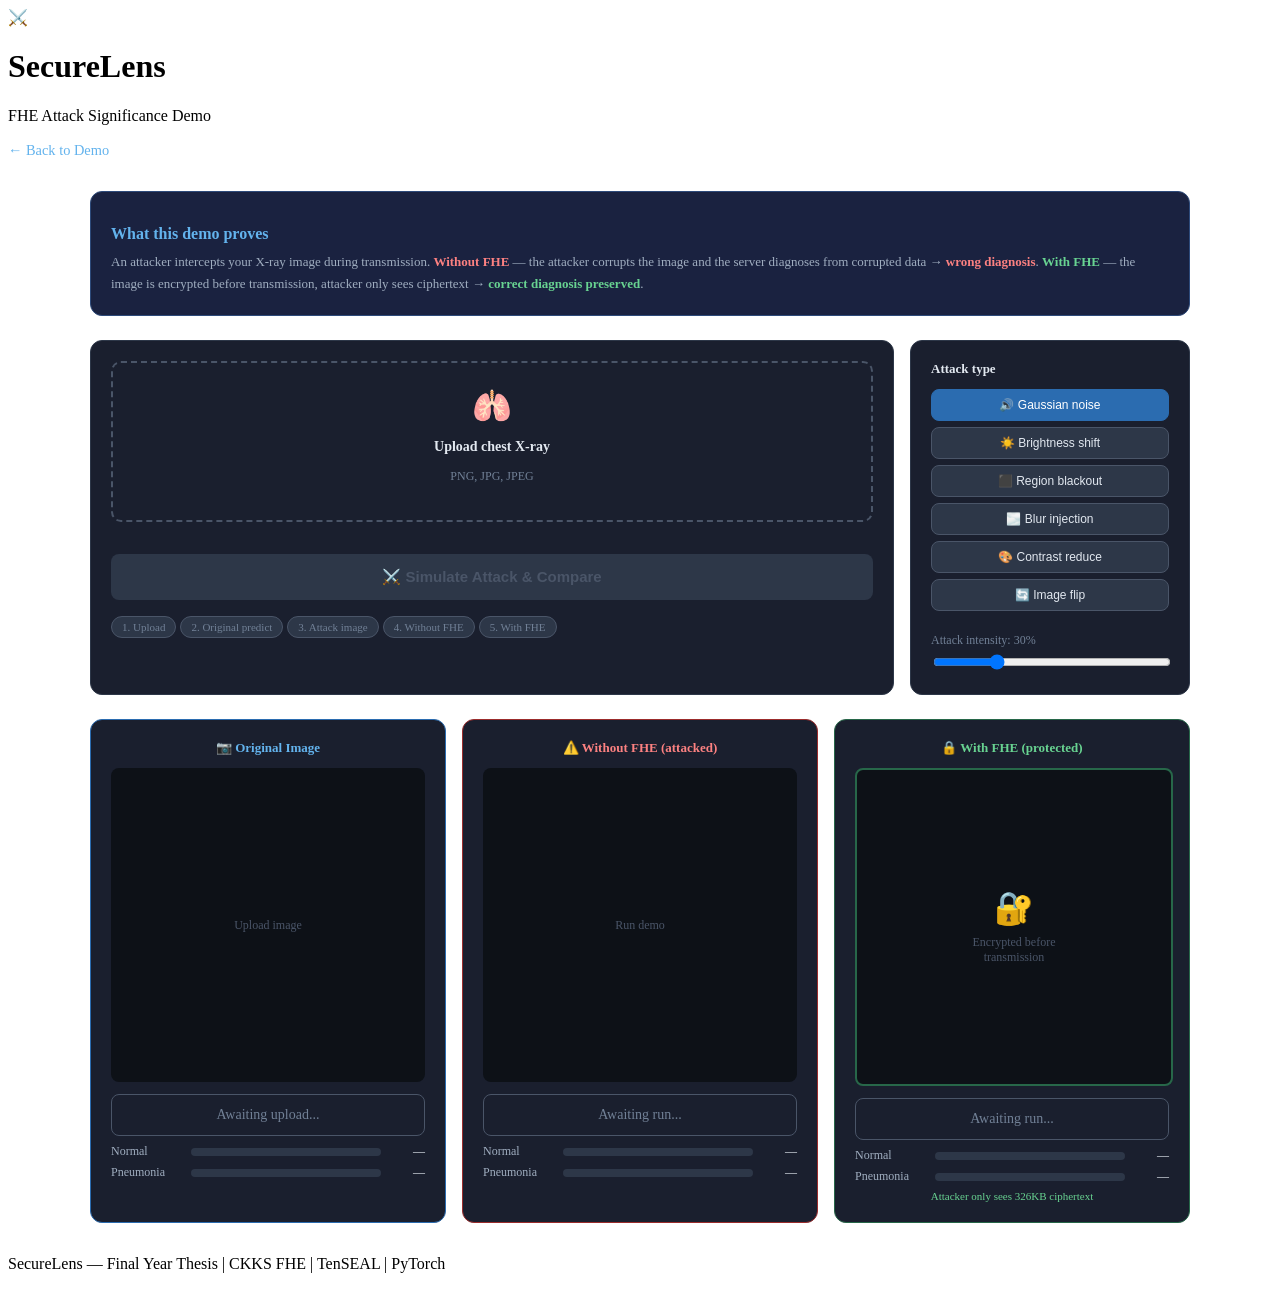
==== client/templates/attack_demo.html @ 9e003028 "Initial commit: SecureLens privacy-preserving medical AI" ====
<!DOCTYPE html>
<html lang="en">
<head>
  <meta charset="UTF-8"/>
  <meta name="viewport" content="width=device-width, initial-scale=1.0"/>
  <title>SecureLens — FHE Attack Demo</title>
  <link rel="stylesheet" href="/static/css/style.css"/>
  <style>
    .attack-grid{display:grid;grid-template-columns:repeat(3,1fr);gap:1rem;margin:1.5rem 0}
    .attack-col{background:#1a1f2e;border:1px solid #2d3748;border-radius:12px;padding:1.25rem}
    .attack-col.original{border-color:#2b6cb0}
    .attack-col.danger{border-color:#9b2c2c}
    .attack-col.success{border-color:#276749}
    .img-box{width:100%;aspect-ratio:1;border-radius:8px;overflow:hidden;background:#0d1117;margin-bottom:0.75rem;display:flex;align-items:center;justify-content:center}
    .img-box img{width:100%;height:100%;object-fit:contain}
    .verdict-sm{text-align:center;padding:0.75rem;border-radius:8px;margin-bottom:0.5rem}
    .verdict-sm.normal{background:#0d2e1a;border:1px solid #276749}
    .verdict-sm.pneumonia{background:#2d1515;border:1px solid #9b2c2c}
    .verdict-sm.unknown{background:#1a1f2e;border:1px solid #4a5568}
    .attack-btn{padding:8px 14px;border-radius:8px;border:1px solid #4a5568;background:#2d3748;color:#e2e8f0;cursor:pointer;font-size:12px;transition:all 0.2s;width:100%;margin-bottom:6px}
    .attack-btn:hover{background:#4a5568}
    .attack-btn.active{background:#2b6cb0;border-color:#2b6cb0;color:white}
    .run-btn{width:100%;padding:14px;background:#2b6cb0;color:white;border:none;border-radius:8px;font-size:15px;font-weight:600;cursor:pointer;transition:background 0.2s;margin:1rem 0}
    .run-btn:hover:not(:disabled){background:#3182ce}
    .run-btn:disabled{background:#2d3748;color:#4a5568;cursor:not-allowed}
    .upload-zone{border:2px dashed #4a5568;border-radius:10px;padding:1.5rem;text-align:center;cursor:pointer;transition:all 0.3s;margin-bottom:1rem}
    .upload-zone:hover,.upload-zone.has-file{border-color:#63b3ed;background:#0d2037}
    .bar-row{display:flex;align-items:center;gap:8px;margin-bottom:6px;font-size:12px}
    .bar-track{flex:1;height:8px;background:#2d3748;border-radius:99px;overflow:hidden}
    .bar-fill{height:100%;border-radius:99px;transition:width 0.6s ease}
    .sig-box{padding:1.25rem;border-radius:10px;margin-top:1rem;border:1px solid}
    .sig-box.protected{background:#0d2037;border-color:#1a3a5c}
    .sig-box.danger{background:#2d1515;border-color:#9b2c2c}
    .step-indicator{display:flex;gap:4px;margin-bottom:1rem;flex-wrap:wrap}
    .step-dot{padding:4px 10px;border-radius:99px;font-size:11px;background:#2d3748;color:#718096;border:1px solid #4a5568}
    .step-dot.active{background:#2b6cb0;color:white;border-color:#2b6cb0}
    .step-dot.done{background:#276749;color:white;border-color:#276749}
    .step-dot.warn{background:#9b2c2c;color:white;border-color:#9b2c2c}
  </style>
</head>
<body>

<header class="header">
  <div class="header-inner">
    <div class="logo">
      <span class="logo-icon">⚔️</span>
      <div><h1>SecureLens</h1><p>FHE Attack Significance Demo</p></div>
    </div>
    <a href="/" style="color:#63b3ed;text-decoration:none;font-size:0.9rem">← Back to Demo</a>
  </div>
</header>

<main style="max-width:1100px;margin:2rem auto;padding:0 2rem">

  <div style="background:#1a2240;border:1px solid #2d4a7a;border-radius:12px;padding:1.25rem;margin-bottom:1.5rem">
    <h2 style="color:#63b3ed;font-size:1rem;margin-bottom:0.5rem">What this demo proves</h2>
    <p style="color:#a0aec0;font-size:13px;line-height:1.7;margin:0">
      An attacker intercepts your X-ray image during transmission.
      <strong style="color:#fc8181">Without FHE</strong> — the attacker corrupts the image and the server diagnoses from corrupted data → <strong style="color:#fc8181">wrong diagnosis</strong>.
      <strong style="color:#68d391">With FHE</strong> — the image is encrypted before transmission, attacker only sees ciphertext → <strong style="color:#68d391">correct diagnosis preserved</strong>.
    </p>
  </div>

  <!-- Upload + Controls -->
  <div style="display:grid;grid-template-columns:1fr 280px;gap:1rem;margin-bottom:1rem">

    <div style="background:#1a1f2e;border:1px solid #2d3748;border-radius:12px;padding:1.25rem">
      <div class="upload-zone" id="uploadZone" onclick="document.getElementById('fileIn').click()">
        <div id="uploadText">
          <div style="font-size:2rem;margin-bottom:0.5rem">🫁</div>
          <p style="font-size:14px;font-weight:600;color:#e2e8f0">Upload chest X-ray</p>
          <p style="font-size:12px;color:#718096">PNG, JPG, JPEG</p>
        </div>
        <img id="previewImg" style="display:none;max-height:150px;border-radius:8px" alt="preview"/>
      </div>
      <input type="file" id="fileIn" accept=".png,.jpg,.jpeg" style="display:none"/>

      <button class="run-btn" id="runBtn" disabled onclick="runAttackDemo()">
        ⚔️ Simulate Attack & Compare
      </button>

      <!-- Step indicator -->
      <div class="step-indicator" id="stepIndicator">
        <div class="step-dot" id="sd1">1. Upload</div>
        <div class="step-dot" id="sd2">2. Original predict</div>
        <div class="step-dot" id="sd3">3. Attack image</div>
        <div class="step-dot" id="sd4">4. Without FHE</div>
        <div class="step-dot" id="sd5">5. With FHE</div>
      </div>
    </div>

    <!-- Attack controls -->
    <div style="background:#1a1f2e;border:1px solid #2d3748;border-radius:12px;padding:1.25rem">
      <div style="font-size:13px;font-weight:600;color:#e2e8f0;margin-bottom:0.75rem">Attack type</div>

      <button class="attack-btn active" id="btn-noise"      onclick="setAttack('noise')">🔊 Gaussian noise</button>
      <button class="attack-btn"        id="btn-brightness" onclick="setAttack('brightness')">☀️ Brightness shift</button>
      <button class="attack-btn"        id="btn-blackout"   onclick="setAttack('blackout')">⬛ Region blackout</button>
      <button class="attack-btn"        id="btn-blur"       onclick="setAttack('blur')">🌫️ Blur injection</button>
      <button class="attack-btn"        id="btn-contrast"   onclick="setAttack('contrast')">🎨 Contrast reduce</button>
      <button class="attack-btn"        id="btn-flip"       onclick="setAttack('flip')">🔄 Image flip</button>

      <div style="margin-top:1rem">
        <div style="font-size:12px;color:#718096;margin-bottom:4px">
          Attack intensity: <span id="lvlLabel">30%</span>
        </div>
        <input type="range" id="levelSlider" min="10" max="90" value="30"
               style="width:100%" oninput="updateLevel(this.value)"/>
      </div>
    </div>
  </div>

  <!-- Results grid -->
  <div class="attack-grid">

    <!-- Column 1: Original -->
    <div class="attack-col original">
      <div style="font-size:13px;font-weight:600;color:#63b3ed;margin-bottom:0.75rem;text-align:center">
        📷 Original Image
      </div>
      <div class="img-box">
        <img id="imgOriginal" src="" alt="Original X-ray"
             style="display:none"/>
        <span id="imgOrigPlaceholder" style="color:#4a5568;font-size:12px">Upload image</span>
      </div>
      <div class="verdict-sm unknown" id="verdictOrig">
        <div style="font-size:14px;color:#718096">Awaiting upload...</div>
      </div>
      <div class="bar-row">
        <span style="width:72px;color:#a0aec0">Normal</span>
        <div class="bar-track"><div class="bar-fill" id="barOrigN" style="background:#48bb78;width:0%"></div></div>
        <span style="width:36px;color:#e2e8f0;text-align:right" id="pctOrigN">—</span>
      </div>
      <div class="bar-row">
        <span style="width:72px;color:#a0aec0">Pneumonia</span>
        <div class="bar-track"><div class="bar-fill" id="barOrigP" style="background:#fc8181;width:0%"></div></div>
        <span style="width:36px;color:#e2e8f0;text-align:right" id="pctOrigP">—</span>
      </div>
    </div>

    <!-- Column 2: Without FHE (attacked) -->
    <div class="attack-col danger">
      <div style="font-size:13px;font-weight:600;color:#fc8181;margin-bottom:0.75rem;text-align:center">
        ⚠️ Without FHE (attacked)
      </div>
      <div class="img-box">
        <img id="imgAttacked" src="" alt="Attacked X-ray"
             style="display:none"/>
        <span id="imgAttPlaceholder" style="color:#4a5568;font-size:12px">Run demo</span>
      </div>
      <div class="verdict-sm unknown" id="verdictNoFhe">
        <div style="font-size:14px;color:#718096">Awaiting run...</div>
      </div>
      <div class="bar-row">
        <span style="width:72px;color:#a0aec0">Normal</span>
        <div class="bar-track"><div class="bar-fill" id="barNoFheN" style="background:#48bb78;width:0%"></div></div>
        <span style="width:36px;color:#e2e8f0;text-align:right" id="pctNoFheN">—</span>
      </div>
      <div class="bar-row">
        <span style="width:72px;color:#a0aec0">Pneumonia</span>
        <div class="bar-track"><div class="bar-fill" id="barNoFheP" style="background:#fc8181;width:0%"></div></div>
        <span style="width:36px;color:#e2e8f0;text-align:right" id="pctNoFheP">—</span>
      </div>
      <div id="attackDesc" style="font-size:11px;color:#fc8181;margin-top:6px;text-align:center"></div>
    </div>

    <!-- Column 3: With FHE -->
    <div class="attack-col success">
      <div style="font-size:13px;font-weight:600;color:#68d391;margin-bottom:0.75rem;text-align:center">
        🔒 With FHE (protected)
      </div>
      <div class="img-box" style="border:2px solid #276749">
        <img id="imgFhe" src="" alt="FHE protected"
             style="display:none"/>
        <div id="imgFhePlaceholder" style="text-align:center;padding:1rem">
          <div style="font-size:2rem;margin-bottom:0.5rem">🔐</div>
          <div style="color:#4a5568;font-size:12px">Encrypted before<br/>transmission</div>
        </div>
      </div>
      <div class="verdict-sm unknown" id="verdictFhe">
        <div style="font-size:14px;color:#718096">Awaiting run...</div>
      </div>
      <div class="bar-row">
        <span style="width:72px;color:#a0aec0">Normal</span>
        <div class="bar-track"><div class="bar-fill" id="barFheN" style="background:#48bb78;width:0%"></div></div>
        <span style="width:36px;color:#e2e8f0;text-align:right" id="pctFheN">—</span>
      </div>
      <div class="bar-row">
        <span style="width:72px;color:#a0aec0">Pneumonia</span>
        <div class="bar-track"><div class="bar-fill" id="barFheP" style="background:#fc8181;width:0%"></div></div>
        <span style="width:36px;color:#e2e8f0;text-align:right" id="pctFheP">—</span>
      </div>
      <div style="font-size:11px;color:#68d391;margin-top:6px;text-align:center">
        Attacker only sees 326KB ciphertext
      </div>
    </div>
  </div>

  <!-- Significance box -->
  <div id="sigBox" style="display:none" class="sig-box protected">
    <h3 id="sigTitle" style="font-size:1rem;margin-bottom:0.5rem"></h3>
    <p id="sigMessage" style="font-size:13px;line-height:1.7;margin:0;color:#a0aec0"></p>
    <div style="display:grid;grid-template-columns:repeat(4,1fr);gap:10px;margin-top:1rem">
      <div style="background:#0d1117;border-radius:6px;padding:8px;text-align:center">
        <div style="font-size:10px;color:#718096">Original</div>
        <div style="font-size:14px;font-weight:600;color:#e2e8f0" id="sigOrig">—</div>
      </div>
      <div style="background:#0d1117;border-radius:6px;padding:8px;text-align:center">
        <div style="font-size:10px;color:#718096">Without FHE</div>
        <div style="font-size:14px;font-weight:600" id="sigNoFhe">—</div>
      </div>
      <div style="background:#0d1117;border-radius:6px;padding:8px;text-align:center">
        <div style="font-size:10px;color:#718096">With FHE</div>
        <div style="font-size:14px;font-weight:600;color:#68d391" id="sigFhe">—</div>
      </div>
      <div style="background:#0d1117;border-radius:6px;padding:8px;text-align:center">
        <div style="font-size:10px;color:#718096">Feature change</div>
        <div style="font-size:14px;font-weight:600;color:#f6e05e" id="sigFeat">—</div>
      </div>
    </div>
  </div>

</main>

<footer class="footer">
  <p>SecureLens — Final Year Thesis | CKKS FHE | TenSEAL | PyTorch</p>
</footer>

<script>
const fileIn  = document.getElementById("fileIn");
const runBtn  = document.getElementById("runBtn");
let selectedAttack = "noise";
let attackLevel    = 0.3;

fileIn.addEventListener("change", e => {
  const f = e.target.files[0];
  if(!f) return;
  const reader = new FileReader();
  reader.onload = ev => {
    document.getElementById("previewImg").src = ev.target.result;
    document.getElementById("previewImg").style.display = "block";
    document.getElementById("uploadText").style.display = "none";
    document.getElementById("uploadZone").classList.add("has-file");
  };
  reader.readAsDataURL(f);
  runBtn.disabled = false;
  setStep(1);
});

function setAttack(type) {
  selectedAttack = type;
  document.querySelectorAll(".attack-btn").forEach(b =>
    b.classList.remove("active"));
  document.getElementById("btn-"+type).classList.add("active");
}

function updateLevel(v) {
  attackLevel = v / 100;
  document.getElementById("lvlLabel").textContent = v + "%";
}

function setStep(n) {
  for(let i=1;i<=5;i++){
    const el = document.getElementById("sd"+i);
    el.className = "step-dot" +
      (i < n ? " done" : i === n ? " active" : "");
  }
}

async function runAttackDemo() {
  const file = fileIn.files[0];
  if(!file) return;

  runBtn.disabled = true;
  runBtn.textContent = "⏳ Running attack simulation...";

  setStep(2);
  await sleep(300);
  setStep(3);
  await sleep(300);
  setStep(4);

  const fd = new FormData();
  fd.append("image",       file);
  fd.append("attack_type", selectedAttack);
  fd.append("attack_level", attackLevel.toString());

  let data;
  try {
    const resp = await fetch("/api/attack-demo",
                             {method:"POST", body:fd});
    data = await resp.json();
    if(data.error) throw new Error(data.error);
  } catch(err) {
    alert("Error: " + err.message);
    runBtn.disabled = false;
    runBtn.textContent = "⚔️ Simulate Attack & Compare";
    return;
  }

  setStep(5);
  await sleep(200);

  renderOriginal(data.original);
  await sleep(400);
  renderNoFhe(data.without_fhe, data.attack, data.original);
  await sleep(400);
  renderFhe(data.with_fhe, data.original);
  renderSignificance(data);

  runBtn.disabled = false;
  runBtn.textContent = "⚔️ Run Again";
}

function renderOriginal(o) {
  document.getElementById("imgOriginal").src =
    "data:image/png;base64," + o.image_b64;
  document.getElementById("imgOriginal").style.display = "block";
  document.getElementById("imgOrigPlaceholder").style.display = "none";

  const cls = o.prediction === "Normal" ? "normal" : "pneumonia";
  const col = o.prediction === "Normal" ? "#68d391" : "#fc8181";
  document.getElementById("verdictOrig").className =
    "verdict-sm " + cls;
  document.getElementById("verdictOrig").innerHTML = `
    <div style="font-size:16px;font-weight:700;color:${col}">
      ${o.prediction}
    </div>
    <div style="font-size:12px;color:#a0aec0">
      Confidence: ${o.confidence}%
    </div>`;

  setTimeout(() => {
    document.getElementById("barOrigN").style.width =
      o.normal_score + "%";
    document.getElementById("barOrigP").style.width =
      o.pneumonia_score + "%";
  }, 100);
  document.getElementById("pctOrigN").textContent =
    o.normal_score + "%";
  document.getElementById("pctOrigP").textContent =
    o.pneumonia_score + "%";
}

function renderNoFhe(r, attack, orig) {
  document.getElementById("imgAttacked").src =
    "data:image/png;base64," + attack.image_b64;
  document.getElementById("imgAttacked").style.display = "block";
  document.getElementById("imgAttPlaceholder").style.display = "none";

  const changed = r.diagnosis_changed;
  const cls = r.prediction === "Normal" ? "normal" : "pneumonia";
  const col = r.prediction === "Normal" ? "#68d391" : "#fc8181";
  document.getElementById("verdictNoFhe").className =
    "verdict-sm " + cls;
  document.getElementById("verdictNoFhe").innerHTML = `
    <div style="font-size:16px;font-weight:700;color:${col}">
      ${r.prediction}
      ${changed
        ? '<span style="font-size:11px;background:#9b2c2c;padding:2px 6px;border-radius:4px;margin-left:4px;color:white">CHANGED!</span>'
        : ''}
    </div>
    <div style="font-size:12px;color:#a0aec0">
      Confidence: ${r.confidence}%
    </div>`;

  setTimeout(() => {
    document.getElementById("barNoFheN").style.width =
      r.normal_score + "%";
    document.getElementById("barNoFheP").style.width =
      r.pneumonia_score + "%";
  }, 100);
  document.getElementById("pctNoFheN").textContent =
    r.normal_score + "%";
  document.getElementById("pctNoFheP").textContent =
    r.pneumonia_score + "%";
  document.getElementById("attackDesc").textContent =
    attack.description;
}

function renderFhe(r, orig) {
  // FHE shows original image with lock overlay
  document.getElementById("imgFhe").src =
    "data:image/png;base64," + orig.image_b64;
  document.getElementById("imgFhe").style.display = "block";
  document.getElementById("imgFhePlaceholder").style.display = "none";

  const cls = r.prediction === "Normal" ? "normal" : "pneumonia";
  const col = r.prediction === "Normal" ? "#68d391" : "#fc8181";
  document.getElementById("verdictFhe").className =
    "verdict-sm " + cls;
  document.getElementById("verdictFhe").innerHTML = `
    <div style="font-size:16px;font-weight:700;color:${col}">
      🔒 ${r.prediction}
    </div>
    <div style="font-size:12px;color:#a0aec0">
      Confidence: ${r.confidence}%
    </div>
    <div style="font-size:11px;color:#68d391;margin-top:2px">
      ✅ Attack had no effect
    </div>`;

  setTimeout(() => {
    document.getElementById("barFheN").style.width =
      r.normal_score + "%";
    document.getElementById("barFheP").style.width =
      r.pneumonia_score + "%";
  }, 100);
  document.getElementById("pctFheN").textContent =
    r.normal_score + "%";
  document.getElementById("pctFheP").textContent =
    r.pneumonia_score + "%";
}

function renderSignificance(data) {
  const box     = document.getElementById("sigBox");
  const changed = data.significance.attack_succeeded;

  box.className = "sig-box " + (changed ? "danger" : "protected");
  box.style.display = "block";

  document.getElementById("sigTitle").style.color =
    changed ? "#fc8181" : "#68d391";
  document.getElementById("sigTitle").textContent =
    changed
      ? "⚠️ FHE prevented misdiagnosis!"
      : "✅ Both systems handled this attack — try stronger intensity";

  document.getElementById("sigMessage").textContent =
    changed
      ? `The ${data.attack.type} attack (level ${Math.round(data.attack.level*100)}%) changed the diagnosis from "${data.original.prediction}" to "${data.without_fhe.prediction}" when transmitted without encryption. With FHE, the image features were encrypted BEFORE transmission — the attacker only received a 326KB ciphertext and could not alter the underlying data. The correct diagnosis "${data.with_fhe.prediction}" was preserved.`
      : `The attack changed image features by ${data.attack.feat_change}% but was not strong enough to flip the diagnosis. Try increasing the attack intensity slider or switching to a different attack type to see FHE's protective effect more clearly.`;

  document.getElementById("sigOrig").textContent =
    data.original.prediction;
  document.getElementById("sigNoFhe").textContent =
    data.without_fhe.prediction;
  document.getElementById("sigNoFhe").style.color =
    changed ? "#fc8181" : "#68d391";
  document.getElementById("sigFhe").textContent =
    data.with_fhe.prediction;
  document.getElementById("sigFeat").textContent =
    data.attack.feat_change + "%";
}

function sleep(ms){ return new Promise(r=>setTimeout(r,ms)); }
setStep(0);
</script>
</body>
</html>
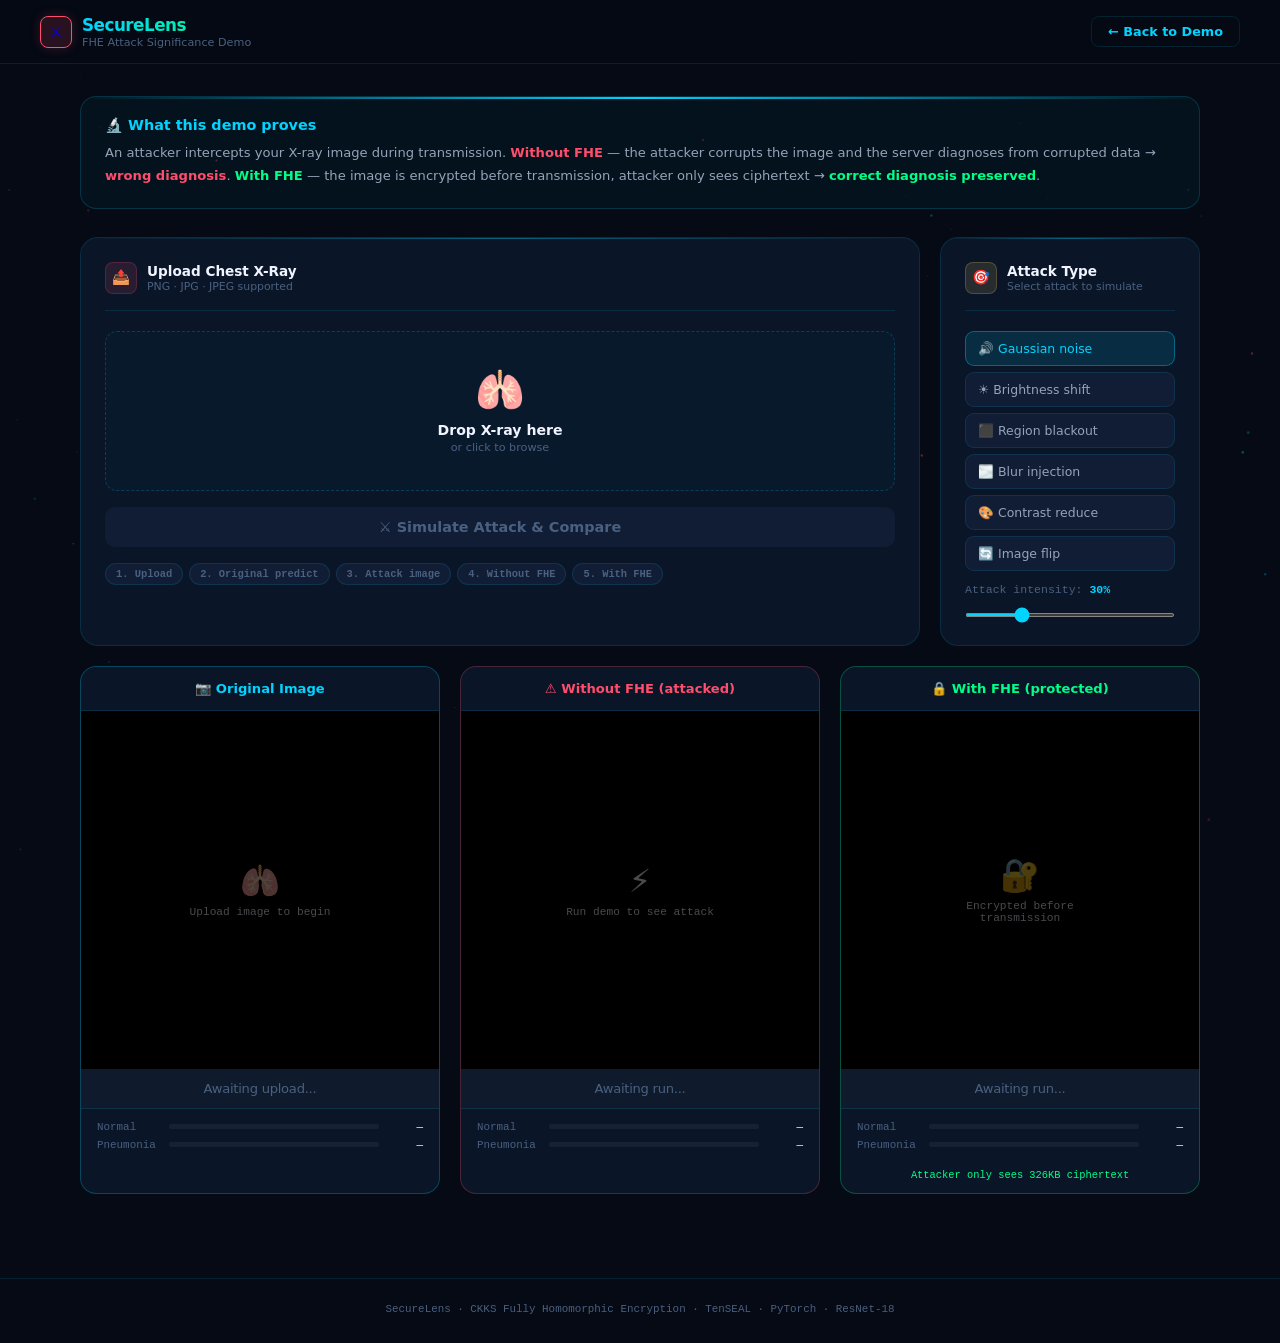
==== commit 80c6039d: "Update UI theme and model evaluation outputs" ====
--- a/client/templates/attack_demo.html
+++ b/client/templates/attack_demo.html
@@ -3,298 +3,615 @@
 <head>
   <meta charset="UTF-8"/>
   <meta name="viewport" content="width=device-width, initial-scale=1.0"/>
-  <title>SecureLens — FHE Attack Demo</title>
-  <link rel="stylesheet" href="/static/css/style.css"/>
+  <title>SecureLens — FHE Attack Significance Demo</title>
+  <link rel="preconnect" href="https://fonts.googleapis.com">
+  <link href="https://fonts.googleapis.com/css2?family=Inter:wght@300;400;500;600;700;800;900&family=Space+Mono:wght@400;700&display=swap" rel="stylesheet">
   <style>
-    .attack-grid{display:grid;grid-template-columns:repeat(3,1fr);gap:1rem;margin:1.5rem 0}
-    .attack-col{background:#1a1f2e;border:1px solid #2d3748;border-radius:12px;padding:1.25rem}
-    .attack-col.original{border-color:#2b6cb0}
-    .attack-col.danger{border-color:#9b2c2c}
-    .attack-col.success{border-color:#276749}
-    .img-box{width:100%;aspect-ratio:1;border-radius:8px;overflow:hidden;background:#0d1117;margin-bottom:0.75rem;display:flex;align-items:center;justify-content:center}
-    .img-box img{width:100%;height:100%;object-fit:contain}
-    .verdict-sm{text-align:center;padding:0.75rem;border-radius:8px;margin-bottom:0.5rem}
-    .verdict-sm.normal{background:#0d2e1a;border:1px solid #276749}
-    .verdict-sm.pneumonia{background:#2d1515;border:1px solid #9b2c2c}
-    .verdict-sm.unknown{background:#1a1f2e;border:1px solid #4a5568}
-    .attack-btn{padding:8px 14px;border-radius:8px;border:1px solid #4a5568;background:#2d3748;color:#e2e8f0;cursor:pointer;font-size:12px;transition:all 0.2s;width:100%;margin-bottom:6px}
-    .attack-btn:hover{background:#4a5568}
-    .attack-btn.active{background:#2b6cb0;border-color:#2b6cb0;color:white}
-    .run-btn{width:100%;padding:14px;background:#2b6cb0;color:white;border:none;border-radius:8px;font-size:15px;font-weight:600;cursor:pointer;transition:background 0.2s;margin:1rem 0}
-    .run-btn:hover:not(:disabled){background:#3182ce}
-    .run-btn:disabled{background:#2d3748;color:#4a5568;cursor:not-allowed}
-    .upload-zone{border:2px dashed #4a5568;border-radius:10px;padding:1.5rem;text-align:center;cursor:pointer;transition:all 0.3s;margin-bottom:1rem}
-    .upload-zone:hover,.upload-zone.has-file{border-color:#63b3ed;background:#0d2037}
-    .bar-row{display:flex;align-items:center;gap:8px;margin-bottom:6px;font-size:12px}
-    .bar-track{flex:1;height:8px;background:#2d3748;border-radius:99px;overflow:hidden}
-    .bar-fill{height:100%;border-radius:99px;transition:width 0.6s ease}
-    .sig-box{padding:1.25rem;border-radius:10px;margin-top:1rem;border:1px solid}
-    .sig-box.protected{background:#0d2037;border-color:#1a3a5c}
-    .sig-box.danger{background:#2d1515;border-color:#9b2c2c}
-    .step-indicator{display:flex;gap:4px;margin-bottom:1rem;flex-wrap:wrap}
-    .step-dot{padding:4px 10px;border-radius:99px;font-size:11px;background:#2d3748;color:#718096;border:1px solid #4a5568}
-    .step-dot.active{background:#2b6cb0;color:white;border-color:#2b6cb0}
-    .step-dot.done{background:#276749;color:white;border-color:#276749}
-    .step-dot.warn{background:#9b2c2c;color:white;border-color:#9b2c2c}
+    :root {
+      --bg:      #050A14;
+      --bg1:     #0A1628;
+      --bg2:     #111D35;
+      --teal:    #00D4FF;
+      --emerald: #00FF88;
+      --purple:  #7B61FF;
+      --red:     #FF4D6D;
+      --yellow:  #FFD166;
+      --white:   #F0F4FF;
+      --muted:   #4A6080;
+      --border:  rgba(0,212,255,0.12);
+      --font:    'Inter', system-ui, sans-serif;
+      --mono:    'Space Mono', monospace;
+    }
+
+    *, *::before, *::after { box-sizing: border-box; margin: 0; padding: 0; }
+    html { scroll-behavior: smooth; }
+
+    body {
+      font-family: var(--font);
+      background: var(--bg);
+      color: var(--white);
+      min-height: 100vh;
+    }
+
+    /* ── Canvas BG ── */
+    #bg-canvas { position: fixed; inset: 0; z-index: 0; pointer-events: none; }
+    .page { position: relative; z-index: 1; }
+
+    /* ── Header ── */
+    .header {
+      position: sticky; top: 0; z-index: 100;
+      display: flex; align-items: center; justify-content: space-between;
+      padding: 0 2.5rem; height: 64px;
+      background: rgba(5,10,20,0.92);
+      backdrop-filter: blur(24px);
+      border-bottom: 1px solid var(--border);
+    }
+    .logo { display: flex; align-items: center; gap: 10px; text-decoration: none; }
+    .logo-mark {
+      width: 32px; height: 32px; border-radius: 8px;
+      background: rgba(255,77,109,0.15); border: 1px solid var(--red);
+      display: flex; align-items: center; justify-content: center; font-size: 15px;
+      box-shadow: 0 0 12px rgba(255,77,109,0.2);
+    }
+    .logo-name {
+      font-size: 1.05rem; font-weight: 800; letter-spacing: -0.03em;
+      background: linear-gradient(90deg, var(--teal), var(--emerald));
+      -webkit-background-clip: text; -webkit-text-fill-color: transparent; background-clip: text;
+    }
+    .logo-sub { font-size: 0.7rem; color: var(--muted); margin-top: 1px; }
+    .back-link {
+      padding: 7px 16px; border-radius: 8px; font-size: 0.8rem; font-weight: 600;
+      color: var(--teal); text-decoration: none; border: 1px solid var(--border);
+      transition: all 0.2s;
+    }
+    .back-link:hover { background: rgba(0,212,255,0.08); border-color: rgba(0,212,255,0.3); }
+
+    /* ── Main layout ── */
+    .main { max-width: 1200px; margin: 0 auto; padding: 2rem 2.5rem 4rem; }
+
+    /* ── Proof box ── */
+    .proof-box {
+      background: rgba(0,212,255,0.04);
+      border: 1px solid rgba(0,212,255,0.18);
+      border-radius: 16px; padding: 1.25rem 1.5rem;
+      margin-bottom: 1.75rem; position: relative; overflow: hidden;
+    }
+    .proof-box::before {
+      content: ''; position: absolute; top: 0; left: 0; right: 0; height: 2px;
+      background: linear-gradient(90deg, transparent, var(--teal), transparent);
+    }
+    .proof-box h2 { font-size: 0.9rem; font-weight: 700; color: var(--teal); margin-bottom: 0.5rem; }
+    .proof-box p  { font-size: 0.82rem; color: #94a3b8; line-height: 1.75; }
+
+    /* ── Upload + Controls grid ── */
+    .top-grid {
+      display: grid; grid-template-columns: 1fr 260px;
+      gap: 1.25rem; margin-bottom: 1.25rem;
+    }
+    @media (max-width: 768px) { .top-grid { grid-template-columns: 1fr; } }
+
+    /* ── Glass card ── */
+    .glass {
+      background: var(--bg1); border: 1px solid var(--border);
+      border-radius: 18px; padding: 1.5rem;
+      position: relative; overflow: hidden;
+    }
+    .glass::before {
+      content: ''; position: absolute; top: 0; left: 0; right: 0; height: 1px;
+      background: linear-gradient(90deg, transparent, var(--teal), transparent); opacity: 0.4;
+    }
+    .card-hdr {
+      display: flex; align-items: center; gap: 10px;
+      margin-bottom: 1.25rem; padding-bottom: 1rem;
+      border-bottom: 1px solid var(--border);
+    }
+    .card-ico {
+      width: 32px; height: 32px; border-radius: 8px;
+      display: flex; align-items: center; justify-content: center; font-size: 0.9rem;
+    }
+    .card-ttl { font-size: 0.85rem; font-weight: 600; }
+    .card-sub-txt { font-size: 0.68rem; color: var(--muted); margin-top: 1px; }
+
+    /* ── Drop zone ── */
+    .drop {
+      border: 1.5px dashed rgba(0,212,255,0.2); border-radius: 12px;
+      min-height: 160px; display: flex; align-items: center; justify-content: center;
+      cursor: pointer; transition: all 0.25s; background: rgba(0,212,255,0.02);
+      margin-bottom: 1rem; position: relative; overflow: hidden;
+    }
+    .drop:hover, .drop.over { border-color: rgba(0,212,255,0.45); background: rgba(0,212,255,0.05); }
+    .drop.has-file { border-color: rgba(0,255,136,0.35); }
+    .drop-inner { text-align: center; padding: 1.5rem; }
+    .drop-emoji { font-size: 2.5rem; display: block; margin-bottom: 0.5rem; animation: breathe 3s ease-in-out infinite; }
+    @keyframes breathe { 0%,100%{transform:translateY(0)} 50%{transform:translateY(-5px)} }
+    .drop-t { font-size: 0.88rem; font-weight: 600; }
+    .drop-s { font-size: 0.7rem; color: var(--muted); margin-top: 3px; }
+    .prev-img { width: 100%; height: 160px; object-fit: contain; border-radius: 10px; }
+
+    /* ── Run button ── */
+    .run-btn {
+      width: 100%; padding: 12px; border-radius: 10px;
+      font-size: 0.9rem; font-weight: 700; cursor: pointer; border: none;
+      background: linear-gradient(135deg, var(--red), #ff6b35);
+      color: white; margin-bottom: 1rem; transition: all 0.2s; font-family: var(--font);
+      box-shadow: 0 0 20px rgba(255,77,109,0.25);
+    }
+    .run-btn:hover:not(:disabled) { box-shadow: 0 0 32px rgba(255,77,109,0.45); transform: translateY(-1px); }
+    .run-btn:disabled { background: var(--bg2); color: var(--muted); box-shadow: none; cursor: not-allowed; }
+
+    /* ── Step indicator ── */
+    .steps { display: flex; gap: 6px; flex-wrap: wrap; }
+    .sd {
+      padding: 4px 10px; border-radius: 99px; font-size: 0.65rem; font-weight: 600;
+      font-family: var(--mono); border: 1px solid var(--border); color: var(--muted);
+      background: var(--bg2); transition: all 0.3s;
+    }
+    .sd.active { background: rgba(0,212,255,0.15); color: var(--teal); border-color: rgba(0,212,255,0.4); }
+    .sd.done   { background: rgba(0,255,136,0.12); color: var(--emerald); border-color: rgba(0,255,136,0.3); }
+    .sd.warn   { background: rgba(255,77,109,0.15); color: var(--red); border-color: rgba(255,77,109,0.4); }
+
+    /* ── Attack controls ── */
+    .attack-controls { display: flex; flex-direction: column; gap: 6px; }
+    .atk-btn {
+      padding: 9px 12px; border-radius: 9px; font-size: 0.78rem; font-weight: 500;
+      cursor: pointer; border: 1px solid var(--border); background: var(--bg2);
+      color: #94a3b8; transition: all 0.2s; text-align: left; font-family: var(--font);
+      display: flex; align-items: center; gap: 8px;
+    }
+    .atk-btn:hover { background: rgba(255,255,255,0.06); color: var(--white); }
+    .atk-btn.active {
+      background: rgba(0,212,255,0.12); color: var(--teal);
+      border-color: rgba(0,212,255,0.35);
+    }
+    .intensity-row { margin-top: 0.75rem; }
+    .intensity-lbl { font-size: 0.72rem; color: var(--muted); margin-bottom: 6px; font-family: var(--mono); }
+    .intensity-lbl span { color: var(--teal); font-weight: 700; }
+    input[type=range] {
+      width: 100%; accent-color: var(--teal);
+      height: 4px; cursor: pointer;
+    }
+
+    /* ── Results 3-col grid ── */
+    .results-grid {
+      display: grid; grid-template-columns: repeat(3, 1fr);
+      gap: 1.25rem; margin-bottom: 1.25rem;
+    }
+    @media (max-width: 768px) { .results-grid { grid-template-columns: 1fr; } }
+
+    .result-card {
+      background: var(--bg1); border: 1px solid var(--border);
+      border-radius: 16px; overflow: hidden; transition: all 0.3s;
+    }
+    .result-card.card-orig   { border-color: rgba(0,212,255,0.25); }
+    .result-card.card-danger { border-color: rgba(255,77,109,0.25); }
+    .result-card.card-safe   { border-color: rgba(0,255,136,0.25); }
+
+    .rc-header {
+      padding: 0.875rem 1rem; border-bottom: 1px solid var(--border);
+      font-size: 0.82rem; font-weight: 700; text-align: center;
+    }
+    .card-orig   .rc-header { color: var(--teal); }
+    .card-danger .rc-header { color: var(--red); }
+    .card-safe   .rc-header { color: var(--emerald); }
+
+    .img-wrap {
+      aspect-ratio: 1/1; background: #000;
+      display: flex; align-items: center; justify-content: center;
+      position: relative; overflow: hidden;
+    }
+    .img-wrap img { width: 100%; height: 100%; object-fit: contain; }
+    .img-placeholder {
+      text-align: center; padding: 1rem; opacity: 0.3;
+    }
+    .img-placeholder span { font-size: 2rem; display: block; margin-bottom: 6px; }
+    .img-placeholder p { font-size: 0.7rem; font-family: var(--mono); }
+
+    /* Verdict inside card */
+    .rc-verdict {
+      padding: 0.75rem 1rem; text-align: center; border-bottom: 1px solid var(--border);
+      transition: all 0.3s;
+    }
+    .rc-verdict.normal    { background: rgba(0,255,136,0.06); }
+    .rc-verdict.pneumonia { background: rgba(255,77,109,0.06); }
+    .rc-verdict.pending   { background: rgba(255,255,255,0.02); }
+    .rv-label { font-size: 1.1rem; font-weight: 800; letter-spacing: -0.02em; }
+    .rc-verdict.normal    .rv-label { color: var(--emerald); }
+    .rc-verdict.pneumonia .rv-label { color: var(--red); }
+    .rc-verdict.pending   .rv-label { color: var(--muted); font-size: 0.82rem; font-weight: 400; }
+    .rv-conf { font-size: 0.7rem; color: var(--muted); font-family: var(--mono); margin-top: 2px; }
+    .rv-note { font-size: 0.68rem; margin-top: 4px; }
+
+    /* Changed badge */
+    .changed-badge {
+      display: inline-block; padding: 2px 7px; border-radius: 5px;
+      font-size: 0.6rem; font-weight: 800; background: var(--red);
+      color: white; margin-left: 6px; vertical-align: middle; font-family: var(--mono);
+    }
+
+    /* Bars */
+    .rc-bars { padding: 0.75rem 1rem; }
+    .bar-row { display: flex; align-items: center; gap: 8px; margin-bottom: 6px; }
+    .bar-lbl { font-size: 0.68rem; width: 64px; color: var(--muted); font-family: var(--mono); }
+    .bar-track { flex: 1; height: 5px; background: rgba(255,255,255,0.05); border-radius: 99px; overflow: hidden; }
+    .bar-fill  { height: 100%; border-radius: 99px; width: 0%; transition: width 0.7s cubic-bezier(.4,0,.2,1); }
+    .fill-n { background: linear-gradient(90deg, rgba(0,255,136,0.3), var(--emerald)); }
+    .fill-p { background: linear-gradient(90deg, rgba(255,77,109,0.3), var(--red)); }
+    .bar-pct { font-size: 0.68rem; width: 36px; text-align: right; color: var(--white); font-family: var(--mono); }
+
+    .attack-desc-txt {
+      padding: 0 1rem 0.75rem; font-size: 0.65rem;
+      color: var(--red); font-family: var(--mono); text-align: center;
+    }
+    .safe-note {
+      padding: 0 1rem 0.75rem; font-size: 0.65rem;
+      color: var(--emerald); font-family: var(--mono); text-align: center;
+    }
+
+    /* ── Significance box ── */
+    .sig-box {
+      border-radius: 16px; padding: 1.5rem; border: 1px solid;
+      margin-bottom: 1.5rem; position: relative; overflow: hidden;
+    }
+    .sig-box.protected {
+      background: rgba(0,212,255,0.04); border-color: rgba(0,212,255,0.2);
+    }
+    .sig-box.danger {
+      background: rgba(255,77,109,0.05); border-color: rgba(255,77,109,0.25);
+    }
+    .sig-box::before {
+      content: ''; position: absolute; top: 0; left: 0; right: 0; height: 2px;
+    }
+    .sig-box.protected::before { background: linear-gradient(90deg, transparent, var(--teal), transparent); }
+    .sig-box.danger::before    { background: linear-gradient(90deg, transparent, var(--red), transparent); }
+
+    .sig-title { font-size: 1rem; font-weight: 800; margin-bottom: 0.75rem; }
+    .sig-box.protected .sig-title { color: var(--teal); }
+    .sig-box.danger    .sig-title { color: var(--red); }
+    .sig-msg { font-size: 0.82rem; color: #94a3b8; line-height: 1.75; margin-bottom: 1.25rem; }
+
+    .sig-stats {
+      display: grid; grid-template-columns: repeat(4, 1fr); gap: 10px;
+    }
+    @media (max-width: 600px) { .sig-stats { grid-template-columns: 1fr 1fr; } }
+    .sig-stat {
+      background: var(--bg); border-radius: 10px; padding: 0.75rem;
+      text-align: center; border: 1px solid var(--border);
+    }
+    .sig-stat-lbl { font-size: 0.62rem; color: var(--muted); text-transform: uppercase; letter-spacing: 0.08em; font-family: var(--mono); margin-bottom: 6px; }
+    .sig-stat-val { font-size: 1rem; font-weight: 800; font-family: var(--mono); }
+
+    /* ── Footer ── */
+    .footer {
+      text-align: center; padding: 1.5rem 2rem; font-size: 0.68rem;
+      color: var(--muted); border-top: 1px solid var(--border); font-family: var(--mono);
+    }
   </style>
 </head>
 <body>
 
-<header class="header">
-  <div class="header-inner">
-    <div class="logo">
-      <span class="logo-icon">⚔️</span>
-      <div><h1>SecureLens</h1><p>FHE Attack Significance Demo</p></div>
-    </div>
-    <a href="/" style="color:#63b3ed;text-decoration:none;font-size:0.9rem">← Back to Demo</a>
-  </div>
-</header>
-
-<main style="max-width:1100px;margin:2rem auto;padding:0 2rem">
-
-  <div style="background:#1a2240;border:1px solid #2d4a7a;border-radius:12px;padding:1.25rem;margin-bottom:1.5rem">
-    <h2 style="color:#63b3ed;font-size:1rem;margin-bottom:0.5rem">What this demo proves</h2>
-    <p style="color:#a0aec0;font-size:13px;line-height:1.7;margin:0">
-      An attacker intercepts your X-ray image during transmission.
-      <strong style="color:#fc8181">Without FHE</strong> — the attacker corrupts the image and the server diagnoses from corrupted data → <strong style="color:#fc8181">wrong diagnosis</strong>.
-      <strong style="color:#68d391">With FHE</strong> — the image is encrypted before transmission, attacker only sees ciphertext → <strong style="color:#68d391">correct diagnosis preserved</strong>.
-    </p>
-  </div>
-
-  <!-- Upload + Controls -->
-  <div style="display:grid;grid-template-columns:1fr 280px;gap:1rem;margin-bottom:1rem">
-
-    <div style="background:#1a1f2e;border:1px solid #2d3748;border-radius:12px;padding:1.25rem">
-      <div class="upload-zone" id="uploadZone" onclick="document.getElementById('fileIn').click()">
-        <div id="uploadText">
-          <div style="font-size:2rem;margin-bottom:0.5rem">🫁</div>
-          <p style="font-size:14px;font-weight:600;color:#e2e8f0">Upload chest X-ray</p>
-          <p style="font-size:12px;color:#718096">PNG, JPG, JPEG</p>
+<!-- Particle canvas -->
+<canvas id="bg-canvas"></canvas>
+
+<div class="page">
+
+  <!-- Header -->
+  <header class="header">
+    <a href="/" class="logo">
+      <div class="logo-mark">⚔️</div>
+      <div>
+        <div class="logo-name">SecureLens</div>
+        <div class="logo-sub">FHE Attack Significance Demo</div>
+      </div>
+    </a>
+    <a href="/" class="back-link">← Back to Demo</a>
+  </header>
+
+  <div class="page">
+    <main class="main">
+
+      <!-- What this proves -->
+      <div class="proof-box">
+        <h2>🔬 What this demo proves</h2>
+        <p>
+          An attacker intercepts your X-ray image during transmission.
+          <strong style="color:var(--red)">Without FHE</strong> — the attacker corrupts the image
+          and the server diagnoses from corrupted data →
+          <strong style="color:var(--red)">wrong diagnosis</strong>.
+          <strong style="color:var(--emerald)">With FHE</strong> — the image is encrypted before
+          transmission, attacker only sees ciphertext →
+          <strong style="color:var(--emerald)">correct diagnosis preserved</strong>.
+        </p>
+      </div>
+
+      <!-- Upload + Attack controls -->
+      <div class="top-grid">
+
+        <!-- Upload section -->
+        <div class="glass">
+          <div class="card-hdr">
+            <div class="card-ico" style="background:rgba(255,77,109,0.12);border:1px solid rgba(255,77,109,0.2)">📤</div>
+            <div>
+              <div class="card-ttl">Upload Chest X-Ray</div>
+              <div class="card-sub-txt">PNG · JPG · JPEG supported</div>
+            </div>
+          </div>
+
+          <div class="drop" id="dropZone">
+            <div class="drop-inner" id="dropContent">
+              <span class="drop-emoji">🫁</span>
+              <p class="drop-t">Drop X-ray here</p>
+              <p class="drop-s">or click to browse</p>
+            </div>
+            <img id="previewImg" class="prev-img" style="display:none" alt="preview"/>
+          </div>
+          <input type="file" id="fileIn" accept=".png,.jpg,.jpeg" hidden/>
+
+          <button class="run-btn" id="runBtn" disabled onclick="runAttackDemo()">
+            ⚔️ Simulate Attack &amp; Compare
+          </button>
+
+          <div class="steps" id="stepRow">
+            <div class="sd" id="sd1">1. Upload</div>
+            <div class="sd" id="sd2">2. Original predict</div>
+            <div class="sd" id="sd3">3. Attack image</div>
+            <div class="sd" id="sd4">4. Without FHE</div>
+            <div class="sd" id="sd5">5. With FHE</div>
+          </div>
         </div>
-        <img id="previewImg" style="display:none;max-height:150px;border-radius:8px" alt="preview"/>
-      </div>
-      <input type="file" id="fileIn" accept=".png,.jpg,.jpeg" style="display:none"/>
-
-      <button class="run-btn" id="runBtn" disabled onclick="runAttackDemo()">
-        ⚔️ Simulate Attack & Compare
-      </button>
-
-      <!-- Step indicator -->
-      <div class="step-indicator" id="stepIndicator">
-        <div class="step-dot" id="sd1">1. Upload</div>
-        <div class="step-dot" id="sd2">2. Original predict</div>
-        <div class="step-dot" id="sd3">3. Attack image</div>
-        <div class="step-dot" id="sd4">4. Without FHE</div>
-        <div class="step-dot" id="sd5">5. With FHE</div>
-      </div>
-    </div>
-
-    <!-- Attack controls -->
-    <div style="background:#1a1f2e;border:1px solid #2d3748;border-radius:12px;padding:1.25rem">
-      <div style="font-size:13px;font-weight:600;color:#e2e8f0;margin-bottom:0.75rem">Attack type</div>
-
-      <button class="attack-btn active" id="btn-noise"      onclick="setAttack('noise')">🔊 Gaussian noise</button>
-      <button class="attack-btn"        id="btn-brightness" onclick="setAttack('brightness')">☀️ Brightness shift</button>
-      <button class="attack-btn"        id="btn-blackout"   onclick="setAttack('blackout')">⬛ Region blackout</button>
-      <button class="attack-btn"        id="btn-blur"       onclick="setAttack('blur')">🌫️ Blur injection</button>
-      <button class="attack-btn"        id="btn-contrast"   onclick="setAttack('contrast')">🎨 Contrast reduce</button>
-      <button class="attack-btn"        id="btn-flip"       onclick="setAttack('flip')">🔄 Image flip</button>
-
-      <div style="margin-top:1rem">
-        <div style="font-size:12px;color:#718096;margin-bottom:4px">
-          Attack intensity: <span id="lvlLabel">30%</span>
-        </div>
-        <input type="range" id="levelSlider" min="10" max="90" value="30"
-               style="width:100%" oninput="updateLevel(this.value)"/>
-      </div>
-    </div>
-  </div>
-
-  <!-- Results grid -->
-  <div class="attack-grid">
-
-    <!-- Column 1: Original -->
-    <div class="attack-col original">
-      <div style="font-size:13px;font-weight:600;color:#63b3ed;margin-bottom:0.75rem;text-align:center">
-        📷 Original Image
-      </div>
-      <div class="img-box">
-        <img id="imgOriginal" src="" alt="Original X-ray"
-             style="display:none"/>
-        <span id="imgOrigPlaceholder" style="color:#4a5568;font-size:12px">Upload image</span>
-      </div>
-      <div class="verdict-sm unknown" id="verdictOrig">
-        <div style="font-size:14px;color:#718096">Awaiting upload...</div>
-      </div>
-      <div class="bar-row">
-        <span style="width:72px;color:#a0aec0">Normal</span>
-        <div class="bar-track"><div class="bar-fill" id="barOrigN" style="background:#48bb78;width:0%"></div></div>
-        <span style="width:36px;color:#e2e8f0;text-align:right" id="pctOrigN">—</span>
-      </div>
-      <div class="bar-row">
-        <span style="width:72px;color:#a0aec0">Pneumonia</span>
-        <div class="bar-track"><div class="bar-fill" id="barOrigP" style="background:#fc8181;width:0%"></div></div>
-        <span style="width:36px;color:#e2e8f0;text-align:right" id="pctOrigP">—</span>
-      </div>
-    </div>
-
-    <!-- Column 2: Without FHE (attacked) -->
-    <div class="attack-col danger">
-      <div style="font-size:13px;font-weight:600;color:#fc8181;margin-bottom:0.75rem;text-align:center">
-        ⚠️ Without FHE (attacked)
-      </div>
-      <div class="img-box">
-        <img id="imgAttacked" src="" alt="Attacked X-ray"
-             style="display:none"/>
-        <span id="imgAttPlaceholder" style="color:#4a5568;font-size:12px">Run demo</span>
-      </div>
-      <div class="verdict-sm unknown" id="verdictNoFhe">
-        <div style="font-size:14px;color:#718096">Awaiting run...</div>
-      </div>
-      <div class="bar-row">
-        <span style="width:72px;color:#a0aec0">Normal</span>
-        <div class="bar-track"><div class="bar-fill" id="barNoFheN" style="background:#48bb78;width:0%"></div></div>
-        <span style="width:36px;color:#e2e8f0;text-align:right" id="pctNoFheN">—</span>
-      </div>
-      <div class="bar-row">
-        <span style="width:72px;color:#a0aec0">Pneumonia</span>
-        <div class="bar-track"><div class="bar-fill" id="barNoFheP" style="background:#fc8181;width:0%"></div></div>
-        <span style="width:36px;color:#e2e8f0;text-align:right" id="pctNoFheP">—</span>
-      </div>
-      <div id="attackDesc" style="font-size:11px;color:#fc8181;margin-top:6px;text-align:center"></div>
-    </div>
-
-    <!-- Column 3: With FHE -->
-    <div class="attack-col success">
-      <div style="font-size:13px;font-weight:600;color:#68d391;margin-bottom:0.75rem;text-align:center">
-        🔒 With FHE (protected)
-      </div>
-      <div class="img-box" style="border:2px solid #276749">
-        <img id="imgFhe" src="" alt="FHE protected"
-             style="display:none"/>
-        <div id="imgFhePlaceholder" style="text-align:center;padding:1rem">
-          <div style="font-size:2rem;margin-bottom:0.5rem">🔐</div>
-          <div style="color:#4a5568;font-size:12px">Encrypted before<br/>transmission</div>
+
+        <!-- Attack type controls -->
+        <div class="glass">
+          <div class="card-hdr">
+            <div class="card-ico" style="background:rgba(255,209,102,0.12);border:1px solid rgba(255,209,102,0.2)">🎯</div>
+            <div>
+              <div class="card-ttl">Attack Type</div>
+              <div class="card-sub-txt">Select attack to simulate</div>
+            </div>
+          </div>
+
+          <div class="attack-controls">
+            <button class="atk-btn active" id="btn-noise"      onclick="setAttack('noise')">🔊 Gaussian noise</button>
+            <button class="atk-btn"        id="btn-brightness" onclick="setAttack('brightness')">☀️ Brightness shift</button>
+            <button class="atk-btn"        id="btn-blackout"   onclick="setAttack('blackout')">⬛ Region blackout</button>
+            <button class="atk-btn"        id="btn-blur"       onclick="setAttack('blur')">🌫️ Blur injection</button>
+            <button class="atk-btn"        id="btn-contrast"   onclick="setAttack('contrast')">🎨 Contrast reduce</button>
+            <button class="atk-btn"        id="btn-flip"       onclick="setAttack('flip')">🔄 Image flip</button>
+          </div>
+
+          <div class="intensity-row">
+            <div class="intensity-lbl">
+              Attack intensity: <span id="lvlLabel">30%</span>
+            </div>
+            <input type="range" id="levelSlider" min="10" max="90" value="30"
+                   oninput="updateLevel(this.value)"/>
+          </div>
         </div>
       </div>
-      <div class="verdict-sm unknown" id="verdictFhe">
-        <div style="font-size:14px;color:#718096">Awaiting run...</div>
+
+      <!-- Results 3-column -->
+      <div class="results-grid">
+
+        <!-- Column 1: Original -->
+        <div class="result-card card-orig">
+          <div class="rc-header">📷 Original Image</div>
+          <div class="img-wrap">
+            <img id="imgOriginal" src="" alt="Original" style="display:none"/>
+            <div class="img-placeholder" id="phOrig">
+              <span>🫁</span>
+              <p>Upload image to begin</p>
+            </div>
+          </div>
+          <div class="rc-verdict pending" id="verdictOrig">
+            <div class="rv-label">Awaiting upload...</div>
+          </div>
+          <div class="rc-bars">
+            <div class="bar-row">
+              <span class="bar-lbl">Normal</span>
+              <div class="bar-track"><div class="bar-fill fill-n" id="barOrigN"></div></div>
+              <span class="bar-pct" id="pctOrigN">—</span>
+            </div>
+            <div class="bar-row">
+              <span class="bar-lbl">Pneumonia</span>
+              <div class="bar-track"><div class="bar-fill fill-p" id="barOrigP"></div></div>
+              <span class="bar-pct" id="pctOrigP">—</span>
+            </div>
+          </div>
+        </div>
+
+        <!-- Column 2: Without FHE (attacked) -->
+        <div class="result-card card-danger">
+          <div class="rc-header">⚠️ Without FHE (attacked)</div>
+          <div class="img-wrap">
+            <img id="imgAttacked" src="" alt="Attacked" style="display:none"/>
+            <div class="img-placeholder" id="phAtt">
+              <span>⚡</span>
+              <p>Run demo to see attack</p>
+            </div>
+          </div>
+          <div class="rc-verdict pending" id="verdictNoFhe">
+            <div class="rv-label">Awaiting run...</div>
+          </div>
+          <div class="rc-bars">
+            <div class="bar-row">
+              <span class="bar-lbl">Normal</span>
+              <div class="bar-track"><div class="bar-fill fill-n" id="barNoFheN"></div></div>
+              <span class="bar-pct" id="pctNoFheN">—</span>
+            </div>
+            <div class="bar-row">
+              <span class="bar-lbl">Pneumonia</span>
+              <div class="bar-track"><div class="bar-fill fill-p" id="barNoFheP"></div></div>
+              <span class="bar-pct" id="pctNoFheP">—</span>
+            </div>
+          </div>
+          <div class="attack-desc-txt" id="attackDesc"></div>
+        </div>
+
+        <!-- Column 3: With FHE -->
+        <div class="result-card card-safe">
+          <div class="rc-header">🔒 With FHE (protected)</div>
+          <div class="img-wrap">
+            <img id="imgFhe" src="" alt="FHE protected" style="display:none"/>
+            <div class="img-placeholder" id="phFhe">
+              <span>🔐</span>
+              <p>Encrypted before<br/>transmission</p>
+            </div>
+          </div>
+          <div class="rc-verdict pending" id="verdictFhe">
+            <div class="rv-label">Awaiting run...</div>
+          </div>
+          <div class="rc-bars">
+            <div class="bar-row">
+              <span class="bar-lbl">Normal</span>
+              <div class="bar-track"><div class="bar-fill fill-n" id="barFheN"></div></div>
+              <span class="bar-pct" id="pctFheN">—</span>
+            </div>
+            <div class="bar-row">
+              <span class="bar-lbl">Pneumonia</span>
+              <div class="bar-track"><div class="bar-fill fill-p" id="barFheP"></div></div>
+              <span class="bar-pct" id="pctFheP">—</span>
+            </div>
+          </div>
+          <div class="safe-note" id="safeNote">Attacker only sees 326KB ciphertext</div>
+        </div>
       </div>
-      <div class="bar-row">
-        <span style="width:72px;color:#a0aec0">Normal</span>
-        <div class="bar-track"><div class="bar-fill" id="barFheN" style="background:#48bb78;width:0%"></div></div>
-        <span style="width:36px;color:#e2e8f0;text-align:right" id="pctFheN">—</span>
+
+      <!-- Significance box -->
+      <div class="sig-box protected" id="sigBox" style="display:none">
+        <div class="sig-title" id="sigTitle"></div>
+        <div class="sig-msg" id="sigMsg"></div>
+        <div class="sig-stats">
+          <div class="sig-stat">
+            <div class="sig-stat-lbl">Original</div>
+            <div class="sig-stat-val" id="sigOrig" style="color:var(--teal)">—</div>
+          </div>
+          <div class="sig-stat">
+            <div class="sig-stat-lbl">Without FHE</div>
+            <div class="sig-stat-val" id="sigNoFhe">—</div>
+          </div>
+          <div class="sig-stat">
+            <div class="sig-stat-lbl">With FHE</div>
+            <div class="sig-stat-val" id="sigFhe" style="color:var(--emerald)">—</div>
+          </div>
+          <div class="sig-stat">
+            <div class="sig-stat-lbl">Feature change</div>
+            <div class="sig-stat-val" id="sigFeat" style="color:var(--yellow)">—</div>
+          </div>
+        </div>
       </div>
-      <div class="bar-row">
-        <span style="width:72px;color:#a0aec0">Pneumonia</span>
-        <div class="bar-track"><div class="bar-fill" id="barFheP" style="background:#fc8181;width:0%"></div></div>
-        <span style="width:36px;color:#e2e8f0;text-align:right" id="pctFheP">—</span>
-      </div>
-      <div style="font-size:11px;color:#68d391;margin-top:6px;text-align:center">
-        Attacker only sees 326KB ciphertext
-      </div>
-    </div>
+
+    </main>
   </div>
 
-  <!-- Significance box -->
-  <div id="sigBox" style="display:none" class="sig-box protected">
-    <h3 id="sigTitle" style="font-size:1rem;margin-bottom:0.5rem"></h3>
-    <p id="sigMessage" style="font-size:13px;line-height:1.7;margin:0;color:#a0aec0"></p>
-    <div style="display:grid;grid-template-columns:repeat(4,1fr);gap:10px;margin-top:1rem">
-      <div style="background:#0d1117;border-radius:6px;padding:8px;text-align:center">
-        <div style="font-size:10px;color:#718096">Original</div>
-        <div style="font-size:14px;font-weight:600;color:#e2e8f0" id="sigOrig">—</div>
-      </div>
-      <div style="background:#0d1117;border-radius:6px;padding:8px;text-align:center">
-        <div style="font-size:10px;color:#718096">Without FHE</div>
-        <div style="font-size:14px;font-weight:600" id="sigNoFhe">—</div>
-      </div>
-      <div style="background:#0d1117;border-radius:6px;padding:8px;text-align:center">
-        <div style="font-size:10px;color:#718096">With FHE</div>
-        <div style="font-size:14px;font-weight:600;color:#68d391" id="sigFhe">—</div>
-      </div>
-      <div style="background:#0d1117;border-radius:6px;padding:8px;text-align:center">
-        <div style="font-size:10px;color:#718096">Feature change</div>
-        <div style="font-size:14px;font-weight:600;color:#f6e05e" id="sigFeat">—</div>
-      </div>
-    </div>
-  </div>
-
-</main>
-
-<footer class="footer">
-  <p>SecureLens — Final Year Thesis | CKKS FHE | TenSEAL | PyTorch</p>
-</footer>
+  <footer class="footer">
+    SecureLens · CKKS Fully Homomorphic Encryption · TenSEAL · PyTorch · ResNet-18
+  </footer>
+</div>
 
 <script>
-const fileIn  = document.getElementById("fileIn");
-const runBtn  = document.getElementById("runBtn");
-let selectedAttack = "noise";
+/* ── Particle canvas ── */
+const bgC = document.getElementById('bg-canvas');
+const bgX = bgC.getContext('2d');
+let W, H, pts = [];
+function resize(){ W = bgC.width = window.innerWidth; H = bgC.height = window.innerHeight; }
+resize(); window.addEventListener('resize', resize);
+class Pt {
+  constructor(){ this.reset(); }
+  reset(){
+    this.x=(Math.random()*W); this.y=(Math.random()*H);
+    this.vx=(Math.random()-0.5)*0.25; this.vy=(Math.random()-0.5)*0.25;
+    this.r=Math.random()*1.2+0.3; this.a=Math.random()*0.3+0.05;
+    this.c=Math.random()<0.5?'0,212,255':'255,77,109';
+  }
+  tick(){ this.x+=this.vx; this.y+=this.vy; if(this.x<0||this.x>W||this.y<0||this.y>H) this.reset(); }
+  draw(){ bgX.beginPath(); bgX.arc(this.x,this.y,this.r,0,Math.PI*2); bgX.fillStyle=`rgba(${this.c},${this.a})`; bgX.fill(); }
+}
+for(let i=0;i<80;i++) pts.push(new Pt());
+function connect(){
+  for(let i=0;i<pts.length;i++) for(let j=i+1;j<pts.length;j++){
+    const dx=pts[i].x-pts[j].x,dy=pts[i].y-pts[j].y,d=Math.sqrt(dx*dx+dy*dy);
+    if(d<110){ bgX.beginPath(); bgX.moveTo(pts[i].x,pts[i].y); bgX.lineTo(pts[j].x,pts[j].y);
+      bgX.strokeStyle=`rgba(0,212,255,${0.04*(1-d/110)})`; bgX.lineWidth=0.5; bgX.stroke(); }
+  }
+}
+(function loop(){ bgX.clearRect(0,0,W,H); pts.forEach(p=>{p.tick();p.draw();}); connect(); requestAnimationFrame(loop); })();
+
+/* ── File handling ── */
+const fileIn  = document.getElementById('fileIn');
+const dropZone= document.getElementById('dropZone');
+const runBtn  = document.getElementById('runBtn');
+let selectedAttack = 'noise';
 let attackLevel    = 0.3;
 
-fileIn.addEventListener("change", e => {
-  const f = e.target.files[0];
-  if(!f) return;
-  const reader = new FileReader();
-  reader.onload = ev => {
-    document.getElementById("previewImg").src = ev.target.result;
-    document.getElementById("previewImg").style.display = "block";
-    document.getElementById("uploadText").style.display = "none";
-    document.getElementById("uploadZone").classList.add("has-file");
+dropZone.addEventListener('click', () => fileIn.click());
+dropZone.addEventListener('dragover', e => { e.preventDefault(); dropZone.classList.add('over'); });
+dropZone.addEventListener('dragleave', () => dropZone.classList.remove('over'));
+dropZone.addEventListener('drop', e => {
+  e.preventDefault(); dropZone.classList.remove('over');
+  if(e.dataTransfer.files[0]) handleFile(e.dataTransfer.files[0]);
+});
+fileIn.addEventListener('change', e => { if(e.target.files[0]) handleFile(e.target.files[0]); });
+
+function handleFile(f) {
+  if(!['image/png','image/jpeg','image/jpg'].includes(f.type)){ alert('Use PNG or JPEG.'); return; }
+  const r = new FileReader();
+  r.onload = ev => {
+    document.getElementById('previewImg').src = ev.target.result;
+    document.getElementById('previewImg').style.display = 'block';
+    document.getElementById('dropContent').style.display = 'none';
+    dropZone.classList.add('has-file');
   };
-  reader.readAsDataURL(f);
+  r.readAsDataURL(f);
   runBtn.disabled = false;
   setStep(1);
-});
-
+}
+
+/* ── Attack controls ── */
 function setAttack(type) {
   selectedAttack = type;
-  document.querySelectorAll(".attack-btn").forEach(b =>
-    b.classList.remove("active"));
-  document.getElementById("btn-"+type).classList.add("active");
+  document.querySelectorAll('.atk-btn').forEach(b => b.classList.remove('active'));
+  document.getElementById('btn-'+type).classList.add('active');
 }
 
 function updateLevel(v) {
   attackLevel = v / 100;
-  document.getElementById("lvlLabel").textContent = v + "%";
-}
-
+  document.getElementById('lvlLabel').textContent = v + '%';
+}
+
+/* ── Step indicator ── */
 function setStep(n) {
   for(let i=1;i<=5;i++){
-    const el = document.getElementById("sd"+i);
-    el.className = "step-dot" +
-      (i < n ? " done" : i === n ? " active" : "");
+    const el = document.getElementById('sd'+i);
+    el.className = 'sd' + (i < n ? ' done' : i === n ? ' active' : '');
   }
 }
 
+/* ── Run demo ── */
 async function runAttackDemo() {
   const file = fileIn.files[0];
   if(!file) return;
 
   runBtn.disabled = true;
-  runBtn.textContent = "⏳ Running attack simulation...";
-
-  setStep(2);
-  await sleep(300);
-  setStep(3);
-  await sleep(300);
+  runBtn.textContent = '⏳ Running attack simulation...';
+  document.getElementById('sigBox').style.display = 'none';
+
+  setStep(2); await sleep(300);
+  setStep(3); await sleep(300);
   setStep(4);
 
   const fd = new FormData();
-  fd.append("image",       file);
-  fd.append("attack_type", selectedAttack);
-  fd.append("attack_level", attackLevel.toString());
+  fd.append('image',        file);
+  fd.append('attack_type',  selectedAttack);
+  fd.append('attack_level', attackLevel.toString());
 
   let data;
   try {
-    const resp = await fetch("/api/attack-demo",
-                             {method:"POST", body:fd});
+    const resp = await fetch('/api/attack-demo', { method:'POST', body:fd });
     data = await resp.json();
     if(data.error) throw new Error(data.error);
   } catch(err) {
-    alert("Error: " + err.message);
+    alert('Error: ' + err.message);
     runBtn.disabled = false;
-    runBtn.textContent = "⚔️ Simulate Attack & Compare";
+    runBtn.textContent = '⚔️ Simulate Attack & Compare';
     return;
   }
 
@@ -302,148 +619,111 @@
   await sleep(200);
 
   renderOriginal(data.original);
-  await sleep(400);
+  await sleep(350);
   renderNoFhe(data.without_fhe, data.attack, data.original);
-  await sleep(400);
+  await sleep(350);
   renderFhe(data.with_fhe, data.original);
   renderSignificance(data);
 
   runBtn.disabled = false;
-  runBtn.textContent = "⚔️ Run Again";
-}
-
+  runBtn.textContent = '⚔️ Run Again';
+}
+
+/* ── Render original ── */
 function renderOriginal(o) {
-  document.getElementById("imgOriginal").src =
-    "data:image/png;base64," + o.image_b64;
-  document.getElementById("imgOriginal").style.display = "block";
-  document.getElementById("imgOrigPlaceholder").style.display = "none";
-
-  const cls = o.prediction === "Normal" ? "normal" : "pneumonia";
-  const col = o.prediction === "Normal" ? "#68d391" : "#fc8181";
-  document.getElementById("verdictOrig").className =
-    "verdict-sm " + cls;
-  document.getElementById("verdictOrig").innerHTML = `
-    <div style="font-size:16px;font-weight:700;color:${col}">
-      ${o.prediction}
-    </div>
-    <div style="font-size:12px;color:#a0aec0">
-      Confidence: ${o.confidence}%
-    </div>`;
-
+  show('imgOriginal', 'data:image/png;base64,'+o.image_b64, 'phOrig');
+
+  const cls = o.prediction === 'Normal' ? 'normal' : 'pneumonia';
+  const col = o.prediction === 'Normal' ? 'var(--emerald)' : 'var(--red)';
+  const vd  = document.getElementById('verdictOrig');
+  vd.className = 'rc-verdict ' + cls;
+  vd.innerHTML = `
+    <div class="rv-label" style="color:${col}">${o.prediction}</div>
+    <div class="rv-conf">Confidence: ${o.confidence}%</div>`;
+
+  animBars('barOrigN', 'pctOrigN', o.normal_score, 'barOrigP', 'pctOrigP', o.pneumonia_score);
+}
+
+/* ── Render without FHE ── */
+function renderNoFhe(r, attack, orig) {
+  show('imgAttacked', 'data:image/png;base64,'+attack.image_b64, 'phAtt');
+
+  const changed = r.diagnosis_changed;
+  const cls = r.prediction === 'Normal' ? 'normal' : 'pneumonia';
+  const col = r.prediction === 'Normal' ? 'var(--emerald)' : 'var(--red)';
+  const badge = changed
+    ? '<span class="changed-badge">CHANGED!</span>' : '';
+  const vd = document.getElementById('verdictNoFhe');
+  vd.className = 'rc-verdict ' + cls;
+  vd.innerHTML = `
+    <div class="rv-label" style="color:${col}">${r.prediction}${badge}</div>
+    <div class="rv-conf">Confidence: ${r.confidence}%</div>`;
+
+  animBars('barNoFheN','pctNoFheN',r.normal_score,'barNoFheP','pctNoFheP',r.pneumonia_score);
+  document.getElementById('attackDesc').textContent = attack.description;
+}
+
+/* ── Render with FHE ── */
+function renderFhe(r, orig) {
+  show('imgFhe', 'data:image/png;base64,'+orig.image_b64, 'phFhe');
+
+  const cls = r.prediction === 'Normal' ? 'normal' : 'pneumonia';
+  const col = r.prediction === 'Normal' ? 'var(--emerald)' : 'var(--red)';
+  const vd  = document.getElementById('verdictFhe');
+  vd.className = 'rc-verdict ' + cls;
+  vd.innerHTML = `
+    <div class="rv-label" style="color:${col}">🔒 ${r.prediction}</div>
+    <div class="rv-conf">Confidence: ${r.confidence}%</div>
+    <div class="rv-note" style="color:var(--emerald)">✅ Attack had no effect</div>`;
+
+  animBars('barFheN','pctFheN',r.normal_score,'barFheP','pctFheP',r.pneumonia_score);
+}
+
+/* ── Render significance ── */
+function renderSignificance(data) {
+  const box     = document.getElementById('sigBox');
+  const changed = data.significance.attack_succeeded;
+
+  box.className = 'sig-box ' + (changed ? 'danger' : 'protected');
+  box.style.display = 'block';
+
+  document.getElementById('sigTitle').textContent = changed
+    ? '⚠️ FHE prevented misdiagnosis!'
+    : '✅ Both systems handled this attack — try stronger intensity';
+  document.getElementById('sigTitle').style.color = changed
+    ? 'var(--red)' : 'var(--teal)';
+
+  document.getElementById('sigMsg').textContent = changed
+    ? `The ${data.attack.type} attack (level ${Math.round(data.attack.level*100)}%) changed the diagnosis from "${data.original.prediction}" to "${data.without_fhe.prediction}" when transmitted without encryption. With FHE, the image features were encrypted BEFORE transmission — the attacker only received a 326KB ciphertext and could not alter the underlying data. The correct diagnosis "${data.with_fhe.prediction}" was preserved.`
+    : `The attack changed image features by ${data.attack.feat_change}% but was not strong enough to flip the diagnosis. Try increasing attack intensity or switching attack type.`;
+
+  document.getElementById('sigOrig').textContent   = data.original.prediction;
+  document.getElementById('sigNoFhe').textContent  = data.without_fhe.prediction;
+  document.getElementById('sigNoFhe').style.color  = changed ? 'var(--red)' : 'var(--emerald)';
+  document.getElementById('sigFhe').textContent    = data.with_fhe.prediction;
+  document.getElementById('sigFeat').textContent   = data.attack.feat_change + '%';
+
+  box.scrollIntoView({ behavior: 'smooth', block: 'center' });
+}
+
+/* ── Helpers ── */
+function show(imgId, src, phId) {
+  const img = document.getElementById(imgId);
+  img.src = src; img.style.display = 'block';
+  document.getElementById(phId).style.display = 'none';
+}
+
+function animBars(nId, nPctId, nVal, pId, pPctId, pVal) {
   setTimeout(() => {
-    document.getElementById("barOrigN").style.width =
-      o.normal_score + "%";
-    document.getElementById("barOrigP").style.width =
-      o.pneumonia_score + "%";
+    document.getElementById(nId).style.width = nVal + '%';
+    document.getElementById(pId).style.width = pVal + '%';
   }, 100);
-  document.getElementById("pctOrigN").textContent =
-    o.normal_score + "%";
-  document.getElementById("pctOrigP").textContent =
-    o.pneumonia_score + "%";
-}
-
-function renderNoFhe(r, attack, orig) {
-  document.getElementById("imgAttacked").src =
-    "data:image/png;base64," + attack.image_b64;
-  document.getElementById("imgAttacked").style.display = "block";
-  document.getElementById("imgAttPlaceholder").style.display = "none";
-
-  const changed = r.diagnosis_changed;
-  const cls = r.prediction === "Normal" ? "normal" : "pneumonia";
-  const col = r.prediction === "Normal" ? "#68d391" : "#fc8181";
-  document.getElementById("verdictNoFhe").className =
-    "verdict-sm " + cls;
-  document.getElementById("verdictNoFhe").innerHTML = `
-    <div style="font-size:16px;font-weight:700;color:${col}">
-      ${r.prediction}
-      ${changed
-        ? '<span style="font-size:11px;background:#9b2c2c;padding:2px 6px;border-radius:4px;margin-left:4px;color:white">CHANGED!</span>'
-        : ''}
-    </div>
-    <div style="font-size:12px;color:#a0aec0">
-      Confidence: ${r.confidence}%
-    </div>`;
-
-  setTimeout(() => {
-    document.getElementById("barNoFheN").style.width =
-      r.normal_score + "%";
-    document.getElementById("barNoFheP").style.width =
-      r.pneumonia_score + "%";
-  }, 100);
-  document.getElementById("pctNoFheN").textContent =
-    r.normal_score + "%";
-  document.getElementById("pctNoFheP").textContent =
-    r.pneumonia_score + "%";
-  document.getElementById("attackDesc").textContent =
-    attack.description;
-}
-
-function renderFhe(r, orig) {
-  // FHE shows original image with lock overlay
-  document.getElementById("imgFhe").src =
-    "data:image/png;base64," + orig.image_b64;
-  document.getElementById("imgFhe").style.display = "block";
-  document.getElementById("imgFhePlaceholder").style.display = "none";
-
-  const cls = r.prediction === "Normal" ? "normal" : "pneumonia";
-  const col = r.prediction === "Normal" ? "#68d391" : "#fc8181";
-  document.getElementById("verdictFhe").className =
-    "verdict-sm " + cls;
-  document.getElementById("verdictFhe").innerHTML = `
-    <div style="font-size:16px;font-weight:700;color:${col}">
-      🔒 ${r.prediction}
-    </div>
-    <div style="font-size:12px;color:#a0aec0">
-      Confidence: ${r.confidence}%
-    </div>
-    <div style="font-size:11px;color:#68d391;margin-top:2px">
-      ✅ Attack had no effect
-    </div>`;
-
-  setTimeout(() => {
-    document.getElementById("barFheN").style.width =
-      r.normal_score + "%";
-    document.getElementById("barFheP").style.width =
-      r.pneumonia_score + "%";
-  }, 100);
-  document.getElementById("pctFheN").textContent =
-    r.normal_score + "%";
-  document.getElementById("pctFheP").textContent =
-    r.pneumonia_score + "%";
-}
-
-function renderSignificance(data) {
-  const box     = document.getElementById("sigBox");
-  const changed = data.significance.attack_succeeded;
-
-  box.className = "sig-box " + (changed ? "danger" : "protected");
-  box.style.display = "block";
-
-  document.getElementById("sigTitle").style.color =
-    changed ? "#fc8181" : "#68d391";
-  document.getElementById("sigTitle").textContent =
-    changed
-      ? "⚠️ FHE prevented misdiagnosis!"
-      : "✅ Both systems handled this attack — try stronger intensity";
-
-  document.getElementById("sigMessage").textContent =
-    changed
-      ? `The ${data.attack.type} attack (level ${Math.round(data.attack.level*100)}%) changed the diagnosis from "${data.original.prediction}" to "${data.without_fhe.prediction}" when transmitted without encryption. With FHE, the image features were encrypted BEFORE transmission — the attacker only received a 326KB ciphertext and could not alter the underlying data. The correct diagnosis "${data.with_fhe.prediction}" was preserved.`
-      : `The attack changed image features by ${data.attack.feat_change}% but was not strong enough to flip the diagnosis. Try increasing the attack intensity slider or switching to a different attack type to see FHE's protective effect more clearly.`;
-
-  document.getElementById("sigOrig").textContent =
-    data.original.prediction;
-  document.getElementById("sigNoFhe").textContent =
-    data.without_fhe.prediction;
-  document.getElementById("sigNoFhe").style.color =
-    changed ? "#fc8181" : "#68d391";
-  document.getElementById("sigFhe").textContent =
-    data.with_fhe.prediction;
-  document.getElementById("sigFeat").textContent =
-    data.attack.feat_change + "%";
-}
-
-function sleep(ms){ return new Promise(r=>setTimeout(r,ms)); }
+  document.getElementById(nPctId).textContent = nVal + '%';
+  document.getElementById(pPctId).textContent = pVal + '%';
+}
+
+function sleep(ms) { return new Promise(r => setTimeout(r, ms)); }
+
 setStep(0);
 </script>
 </body>
